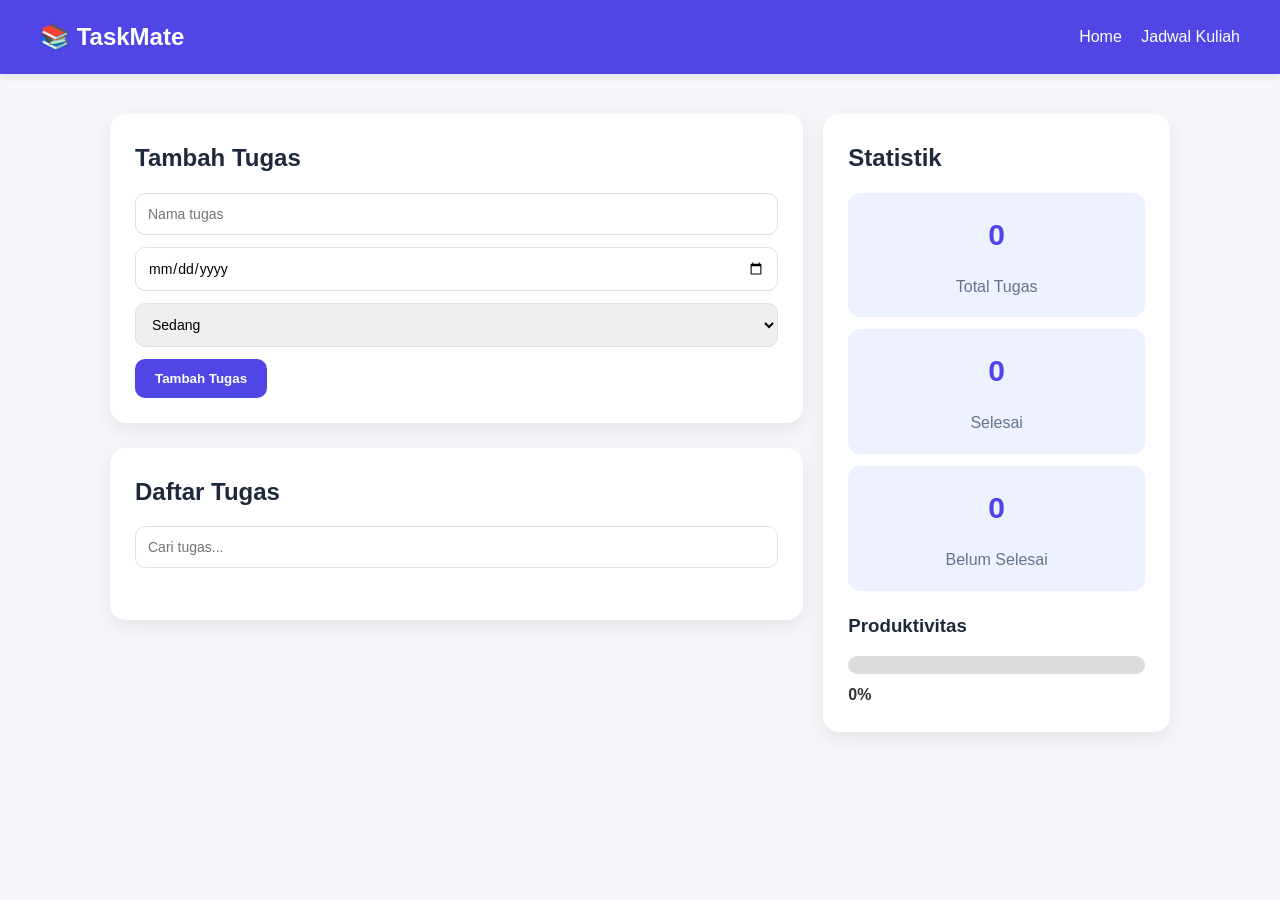
==== dashboard.html @ dfdfa06f "Add files via upload" ====
<!DOCTYPE html>

<html lang="id">
<head>
<meta charset="UTF-8">
<meta name="viewport" content="width=device-width, initial-scale=1.0">
<title>Dashboard TaskMate</title>

<link rel="stylesheet" href="css/style.css">
</head>
<body>

<nav>
    <h2>📚 TaskMate</h2>


<div>
    <a href="index.html">Home</a>
    <a href="schedule.html">Jadwal Kuliah</a>
</div>


</nav>

<div class="container">

<div class="dashboard-grid">

    <div>

        <div class="card">

            <h2>Tambah Tugas</h2>

            <input
            type="text"
            id="taskName"
            placeholder="Nama tugas">

            <input
            type="date"
            id="taskDate">

            <select id="taskPriority">

                <option value="Tinggi">
                    Tinggi
                </option>

                <option value="Sedang" selected>
                    Sedang
                </option>

                <option value="Rendah">
                    Rendah
                </option>

            </select>

            <button onclick="addTask()">
                Tambah Tugas
            </button>

        </div>

        <div class="card" style="margin-top:25px;">

            <h2>Daftar Tugas</h2>

            <input
            type="text"
            id="searchTask"
            placeholder="Cari tugas..."
            onkeyup="renderTasks()">

            <ul id="taskList"></ul>

        </div>

    </div>

    <div>

       <div class="card">

    <h2>Statistik</h2>

        <div class="stats">

            <div class="stat-box">
                <h3 id="totalTask">0</h3>
                <p>Total Tugas</p>
            </div>

            <div class="stat-box">
                <h3 id="completedTask">0</h3>
                <p>Selesai</p>
            </div>

            <div class="stat-box">
                <h3 id="pendingTask">0</h3>
                <p>Belum Selesai</p>
            </div>

        </div>

        <div class="progress-section">

            <h3>Produktivitas</h3>

            <div class="progress">
                <div id="progressBar"></div>
            </div>

            <p id="progressText">0%</p>

        </div>

    </div>
    </div>

</div>


</div>

<script src="js/app.js"></script>

</body>
</html>
---- css/style.css ----
/* =========================
RESET
========================= */
*{
    margin:0;
    padding:0;
    box-sizing:border-box;
    font-family:'Segoe UI',sans-serif;
}

body{
    background:#f5f7fa;
    color:#333;
    line-height:1.6;
}

/* =========================
NAVBAR
========================= */
nav{
    background:#4f46e5;
    color:#fff;
    padding:18px 40px;
    display:flex;
    justify-content:space-between;
    align-items:center;
    box-shadow:0 2px 8px rgba(0,0,0,.1);
}

nav h2{
    font-size:24px;
}

nav a{
    color:white;
    text-decoration:none;
    margin-left:15px;
}

nav a:hover{
    opacity:.9;
}

/* =========================
CONTAINER
========================= */
.container{
    max-width:1100px;
    margin:40px auto;
    padding:0 20px;
}

/* =========================
CARD
========================= */
.card{
    background:white;
    border-radius:16px;
    padding:25px;
    box-shadow:0 6px 18px rgba(0,0,0,.08);
    margin-bottom:25px;
}

.card h2,
.card h3{
    color:#1e293b;
    margin-bottom:15px;
}

/* =========================
HOME PAGE
========================= */
.hero{
    padding:90px 20px;
    text-align:center;
}

.hero h1{
    font-size:48px;
    margin-bottom:20px;
    color:#1e293b;
}

.hero p{
    max-width:700px;
    margin:auto;
    margin-bottom:25px;
    color:#64748b;
}

.button-group{
    display:flex;
    flex-direction:column;
    align-items:center;
    gap:20px;
}

.btn{
    background:#4f46e5;
    color:white;
    text-decoration:none;
    padding:14px 28px;
    border-radius:10px;
    font-weight:600;
}

.btn:hover{
    opacity:.9;
}

/* =========================
SURVEY PAGE
========================= */

.survey-card{
    text-align:center;
    padding:40px;
}

.survey-card h2{
    font-size:36px;
    margin-bottom:25px;
}

.survey-text{
    max-width:700px;
    margin:0 auto 20px;
    text-align:center;
    color:#64748b;
    line-height:1.9;
    font-size:16px;
}

.survey-card .btn{
    display:inline-block;
    margin-top:15px;
}

.card ul{
    list-style:none;
}

.card ul li{
    background:#f8fafc;
    border:1px solid #e2e8f0;
    border-radius:10px;
    padding:15px;
    margin-bottom:12px;
}

.features{
    max-width:1100px;
    margin:auto;
    padding:40px 20px 60px;
    display:grid;
    grid-template-columns:repeat(auto-fit,minmax(280px,1fr));
    gap:25px;
}

/* =========================
FORM
========================= */
input,
select{
    width:100%;
    padding:12px;
    border:1px solid #dbe2ea;
    border-radius:10px;
    font-size:14px;
    margin-bottom:12px;
}

input:focus,
select:focus{
    border-color:#4f46e5;
    outline:none;
}

button{
    background:#4f46e5;
    color:white;
    border:none;
    border-radius:10px;
    padding:12px 20px;
    cursor:pointer;
    font-weight:600;
}

button:hover{
    background:#4338ca;
}

/* =========================
DASHBOARD
========================= */
.dashboard-grid{
    display:grid;
    grid-template-columns:2fr 1fr;
    gap:20px;
}

.stats{
    display:grid;
    gap:12px;
}

.stat-box{
    background:#eef2ff;
    border-radius:12px;
    padding:18px;
    text-align:center;
}

.stat-box h3{
    font-size:30px;
    color:#4f46e5;
}

.stat-box p{
    color:#64748b;
}

.progress-section{
    margin-top:20px;
}

.progress{
    width:100%;
    height:18px;
    background:#ddd;
    border-radius:20px;
    overflow:hidden;
}

#progressBar{
    width:0%;
    height:100%;
    background:#4f46e5;
    transition:.3s;
}

#progressText{
    margin-top:8px;
    font-weight:bold;
}

#taskList{
    margin-top:15px;
    list-style:none;
}

#taskList li{
    background:#f8fafc;
    border:1px solid #e2e8f0;
    border-radius:10px;
    padding:15px;
    margin-bottom:12px;
}

.task-buttons{
    display:flex;
    gap:10px;
    margin-top:10px;
}

.task-buttons button{
    flex:1;
}

.task-completed{
    opacity:.7;
}

.task-completed strong{
    text-decoration:line-through;
}

.priority-high{
    color:#dc2626;
    font-weight:bold;
}

.priority-medium{
    color:#f59e0b;
    font-weight:bold;
}

.priority-low{
    color:#16a34a;
    font-weight:bold;
}

/* =========================
SCHEDULE
========================= */
.form-grid{
    display:grid;
    grid-template-columns:repeat(2,1fr);
    gap:12px;
    margin-bottom:15px;
}

.form-grid input,
.form-grid select{
    margin-bottom:0;
}

.week-subtitle{
    color:#64748b;
    font-size:14px;
    margin-bottom:20px;
}

#weeklySchedule{
    display:grid;
    grid-template-columns:repeat(6,1fr);
    gap:12px;
}

.week-card{
    background:#eef2ff;
    border-radius:12px;
    padding:12px;
    min-height:180px;
}

.week-card h3{
    color:#4f46e5;
    font-size:16px;
    margin-bottom:3px;
}

.week-date{
    font-size:12px;
    color:#64748b;
    margin-bottom:10px;
}

.week-item{
    background:white;
    border-radius:10px;
    padding:10px;
    margin-bottom:8px;
    box-shadow:0 2px 6px rgba(0,0,0,.05);
    font-size:12px;
}

.week-item strong{
    display:block;
    margin-bottom:4px;
    color:#1e293b;
}

.week-item button{
    width:100%;
    padding:6px;
    margin-top:8px;
    font-size:11px;
}

.empty-day{
    color:#94a3b8;
    font-size:12px;
}

.today-card{
    border:2px solid #4f46e5;
    background:#e0e7ff;
}

/* =========================
RESPONSIVE
========================= */
@media(max-width:1200px){

    #weeklySchedule{
        grid-template-columns:repeat(3,1fr);
    }

}

@media(max-width:768px){

    nav{
        padding:15px 20px;
    }

    .hero{
        padding:60px 20px;
    }

    .hero h1{
        font-size:34px;
    }

    .dashboard-grid{
        grid-template-columns:1fr;
    }

    .features{
        grid-template-columns:1fr;
    }

    .form-grid{
        grid-template-columns:1fr;
    }

    #weeklySchedule{
        grid-template-columns:1fr;
    }

    .container{
        padding:0 15px;
    }

}
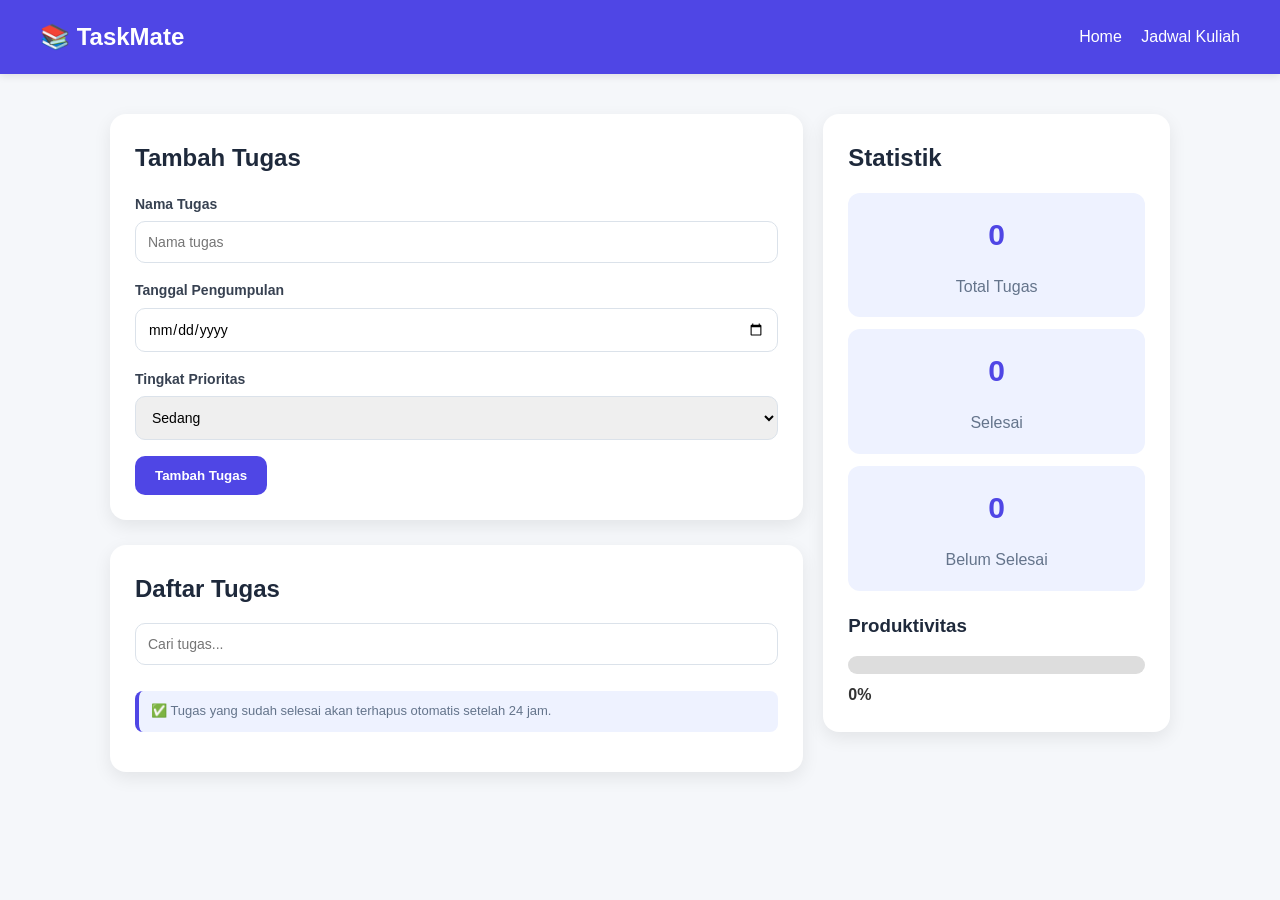
==== commit f82a243b: "Add files via upload" ====
--- a/dashboard.html
+++ b/dashboard.html
@@ -7,6 +7,7 @@
 <title>Dashboard TaskMate</title>
 
 <link rel="stylesheet" href="css/style.css">
+<link rel="stylesheet" href="css/dashboard.css">
 </head>
 <body>
 
@@ -32,29 +33,26 @@
 
             <h2>Tambah Tugas</h2>
 
+
+            <label for="taskName">Nama Tugas</label>
             <input
-            type="text"
-            id="taskName"
-            placeholder="Nama tugas">
+                type="text"
+                maxlength="20"
+                id="taskName"
+                placeholder="Nama tugas">
 
+
+            <label for="taskDate">Tanggal Pengumpulan</label>
             <input
-            type="date"
-            id="taskDate">
+                type="date"
+                id="taskDate">
 
+
+            <label for="taskPriority">Tingkat Prioritas</label>    
             <select id="taskPriority">
-
-                <option value="Tinggi">
-                    Tinggi
-                </option>
-
-                <option value="Sedang" selected>
-                    Sedang
-                </option>
-
-                <option value="Rendah">
-                    Rendah
-                </option>
-
+                <option value="Tinggi">Tinggi</option>
+                <option value="Sedang" selected>Sedang</option>
+                <option value="Rendah">Rendah</option>
             </select>
 
             <button onclick="addTask()">
@@ -72,6 +70,10 @@
             id="searchTask"
             placeholder="Cari tugas..."
             onkeyup="renderTasks()">
+
+            <p class="task-info">
+                ✅ Tugas yang sudah selesai akan terhapus otomatis setelah 24 jam.
+            </p>
 
             <ul id="taskList"></ul>
 
@@ -119,6 +121,8 @@
     </div>
     </div>
 
+    
+
 </div>
 
 
--- a/css/style.css
+++ b/css/style.css
@@ -67,8 +67,20 @@
     margin-bottom:15px;
 }
 
+.card ul{
+    list-style:none;
+}
+
+.card ul li{
+    background:#f8fafc;
+    border:1px solid #e2e8f0;
+    border-radius:10px;
+    padding:15px;
+    margin-bottom:12px;
+}
+
 /* =========================
-HOME PAGE
+HOME
 ========================= */
 .hero{
     padding:90px 20px;
@@ -95,6 +107,18 @@
     gap:20px;
 }
 
+.features{
+    max-width:1100px;
+    margin:auto;
+    padding:40px 20px 60px;
+    display:grid;
+    grid-template-columns:repeat(auto-fit,minmax(280px,1fr));
+    gap:25px;
+}
+
+/* =========================
+BUTTON
+========================= */
 .btn{
     background:#4f46e5;
     color:white;
@@ -108,53 +132,18 @@
     opacity:.9;
 }
 
-/* =========================
-SURVEY PAGE
-========================= */
-
-.survey-card{
-    text-align:center;
-    padding:40px;
+button{
+    background:#4f46e5;
+    color:white;
+    border:none;
+    border-radius:10px;
+    padding:12px 20px;
+    cursor:pointer;
+    font-weight:600;
 }
 
-.survey-card h2{
-    font-size:36px;
-    margin-bottom:25px;
-}
-
-.survey-text{
-    max-width:700px;
-    margin:0 auto 20px;
-    text-align:center;
-    color:#64748b;
-    line-height:1.9;
-    font-size:16px;
-}
-
-.survey-card .btn{
-    display:inline-block;
-    margin-top:15px;
-}
-
-.card ul{
-    list-style:none;
-}
-
-.card ul li{
-    background:#f8fafc;
-    border:1px solid #e2e8f0;
-    border-radius:10px;
-    padding:15px;
-    margin-bottom:12px;
-}
-
-.features{
-    max-width:1100px;
-    margin:auto;
-    padding:40px 20px 60px;
-    display:grid;
-    grid-template-columns:repeat(auto-fit,minmax(280px,1fr));
-    gap:25px;
+button:hover{
+    background:#4338ca;
 }
 
 /* =========================
@@ -176,209 +165,9 @@
     outline:none;
 }
 
-button{
-    background:#4f46e5;
-    color:white;
-    border:none;
-    border-radius:10px;
-    padding:12px 20px;
-    cursor:pointer;
-    font-weight:600;
-}
-
-button:hover{
-    background:#4338ca;
-}
-
-/* =========================
-DASHBOARD
-========================= */
-.dashboard-grid{
-    display:grid;
-    grid-template-columns:2fr 1fr;
-    gap:20px;
-}
-
-.stats{
-    display:grid;
-    gap:12px;
-}
-
-.stat-box{
-    background:#eef2ff;
-    border-radius:12px;
-    padding:18px;
-    text-align:center;
-}
-
-.stat-box h3{
-    font-size:30px;
-    color:#4f46e5;
-}
-
-.stat-box p{
-    color:#64748b;
-}
-
-.progress-section{
-    margin-top:20px;
-}
-
-.progress{
-    width:100%;
-    height:18px;
-    background:#ddd;
-    border-radius:20px;
-    overflow:hidden;
-}
-
-#progressBar{
-    width:0%;
-    height:100%;
-    background:#4f46e5;
-    transition:.3s;
-}
-
-#progressText{
-    margin-top:8px;
-    font-weight:bold;
-}
-
-#taskList{
-    margin-top:15px;
-    list-style:none;
-}
-
-#taskList li{
-    background:#f8fafc;
-    border:1px solid #e2e8f0;
-    border-radius:10px;
-    padding:15px;
-    margin-bottom:12px;
-}
-
-.task-buttons{
-    display:flex;
-    gap:10px;
-    margin-top:10px;
-}
-
-.task-buttons button{
-    flex:1;
-}
-
-.task-completed{
-    opacity:.7;
-}
-
-.task-completed strong{
-    text-decoration:line-through;
-}
-
-.priority-high{
-    color:#dc2626;
-    font-weight:bold;
-}
-
-.priority-medium{
-    color:#f59e0b;
-    font-weight:bold;
-}
-
-.priority-low{
-    color:#16a34a;
-    font-weight:bold;
-}
-
-/* =========================
-SCHEDULE
-========================= */
-.form-grid{
-    display:grid;
-    grid-template-columns:repeat(2,1fr);
-    gap:12px;
-    margin-bottom:15px;
-}
-
-.form-grid input,
-.form-grid select{
-    margin-bottom:0;
-}
-
-.week-subtitle{
-    color:#64748b;
-    font-size:14px;
-    margin-bottom:20px;
-}
-
-#weeklySchedule{
-    display:grid;
-    grid-template-columns:repeat(6,1fr);
-    gap:12px;
-}
-
-.week-card{
-    background:#eef2ff;
-    border-radius:12px;
-    padding:12px;
-    min-height:180px;
-}
-
-.week-card h3{
-    color:#4f46e5;
-    font-size:16px;
-    margin-bottom:3px;
-}
-
-.week-date{
-    font-size:12px;
-    color:#64748b;
-    margin-bottom:10px;
-}
-
-.week-item{
-    background:white;
-    border-radius:10px;
-    padding:10px;
-    margin-bottom:8px;
-    box-shadow:0 2px 6px rgba(0,0,0,.05);
-    font-size:12px;
-}
-
-.week-item strong{
-    display:block;
-    margin-bottom:4px;
-    color:#1e293b;
-}
-
-.week-item button{
-    width:100%;
-    padding:6px;
-    margin-top:8px;
-    font-size:11px;
-}
-
-.empty-day{
-    color:#94a3b8;
-    font-size:12px;
-}
-
-.today-card{
-    border:2px solid #4f46e5;
-    background:#e0e7ff;
-}
-
 /* =========================
 RESPONSIVE
 ========================= */
-@media(max-width:1200px){
-
-    #weeklySchedule{
-        grid-template-columns:repeat(3,1fr);
-    }
-
-}
-
 @media(max-width:768px){
 
     nav{
@@ -393,19 +182,7 @@
         font-size:34px;
     }
 
-    .dashboard-grid{
-        grid-template-columns:1fr;
-    }
-
     .features{
-        grid-template-columns:1fr;
-    }
-
-    .form-grid{
-        grid-template-columns:1fr;
-    }
-
-    #weeklySchedule{
         grid-template-columns:1fr;
     }
 
--- a/css/dashboard.css
+++ b/css/dashboard.css
@@ -0,0 +1,142 @@
+/* =========================
+DASHBOARD
+========================= */
+
+.dashboard-grid{
+    display:grid;
+    grid-template-columns:2fr 1fr;
+    gap:20px;
+}
+
+.stats{
+    display:grid;
+    gap:12px;
+}
+
+.stat-box{
+    background:#eef2ff;
+    border-radius:12px;
+    padding:18px;
+    text-align:center;
+}
+
+.stat-box h3{
+    font-size:30px;
+    color:#4f46e5;
+}
+
+.stat-box p{
+    color:#64748b;
+}
+
+.progress-section{
+    margin-top:20px;
+}
+
+.progress{
+    width:100%;
+    height:18px;
+    background:#ddd;
+    border-radius:20px;
+    overflow:hidden;
+}
+
+#progressBar{
+    width:0%;
+    height:100%;
+    background:#4f46e5;
+    transition:.3s;
+}
+
+#progressText{
+    margin-top:8px;
+    font-weight:bold;
+}
+
+#taskList{
+    margin-top:15px;
+    list-style:none;
+}
+
+#taskList li{
+    background:#f8fafc;
+    border:1px solid #e2e8f0;
+    border-radius:10px;
+    padding:15px;
+    margin-bottom:12px;
+}
+
+.task-buttons{
+    display:flex;
+    gap:10px;
+    margin-top:10px;
+}
+
+.task-buttons button{
+    flex:1;
+}
+
+.task-completed{
+    opacity:.7;
+}
+
+.task-completed strong{
+    text-decoration:line-through;
+}
+
+.priority-high{
+    color:#dc2626;
+    font-weight:bold;
+}
+
+.priority-medium{
+    color:#f59e0b;
+    font-weight:bold;
+}
+
+.priority-low{
+    color:#16a34a;
+    font-weight:bold;
+}
+
+@media(max-width:768px){
+
+    .dashboard-grid{
+        grid-template-columns:1fr;
+    }
+
+}
+
+label{
+    display:block;
+    margin-bottom:6px;
+    font-size:14px;
+    font-weight:600;
+    color:#374151;
+}
+
+input,
+select{
+    width:100%;
+    padding:12px;
+    border:1px solid #dbe2ea;
+    border-radius:10px;
+    font-size:14px;
+    margin-bottom:16px;
+}
+
+input:focus,
+select:focus{
+    border-color:#4f46e5;
+    outline:none;
+}
+
+.task-info{
+    font-size:13px;
+    color:#64748b;
+    margin:10px 0 15px;
+    background:#eef2ff;
+    padding:10px 12px;
+    border-left:4px solid #4f46e5;
+    border-radius:8px;
+}
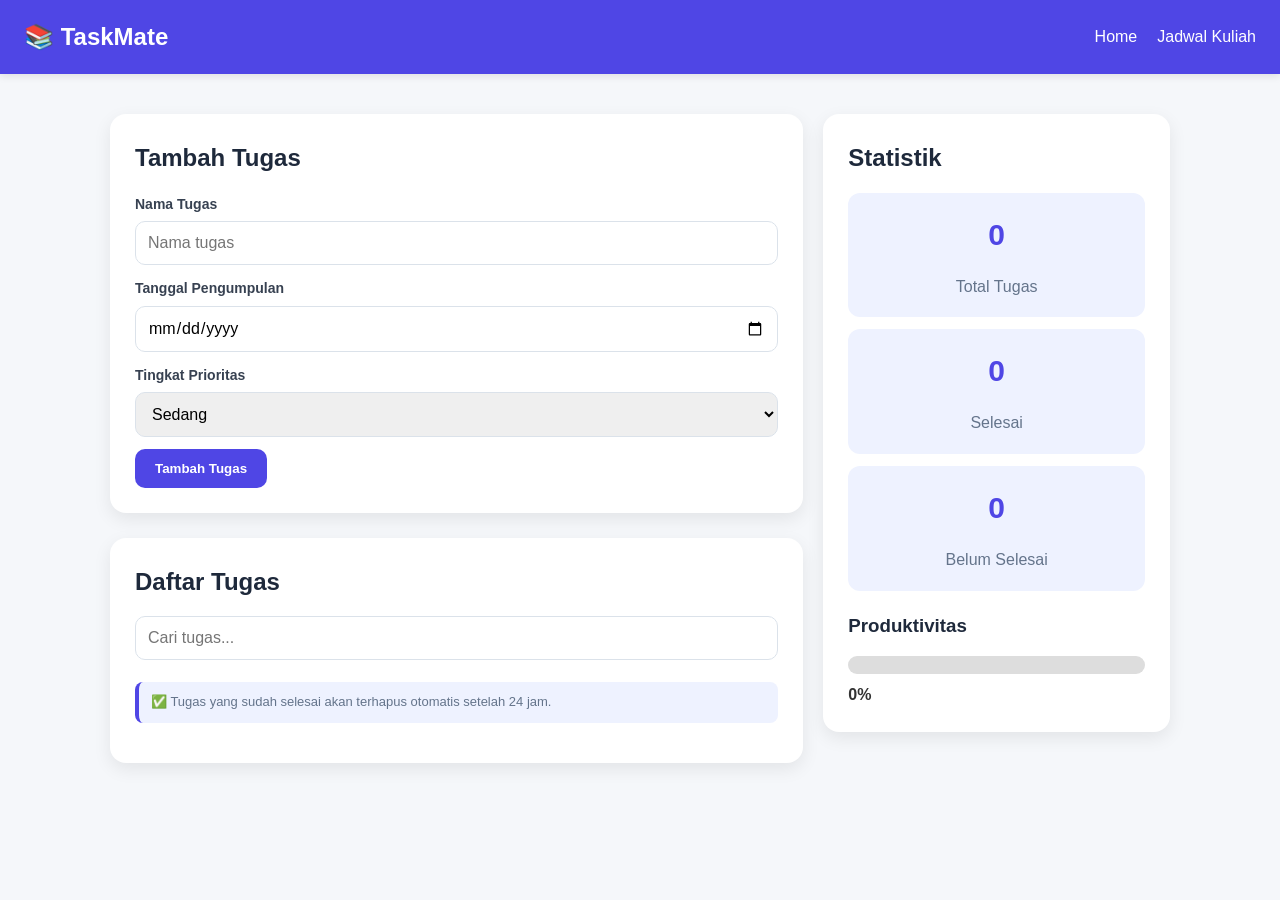
==== commit f70151f5: "Add files via upload" ====
--- a/dashboard.html
+++ b/dashboard.html
@@ -3,7 +3,7 @@
 <html lang="id">
 <head>
 <meta charset="UTF-8">
-<meta name="viewport" content="width=device-width, initial-scale=1.0">
+<meta name="viewport" content="width=device-width, initial-scale=1, viewport-fit=cover">
 <title>Dashboard TaskMate</title>
 
 <link rel="stylesheet" href="css/style.css">
--- a/css/style.css
+++ b/css/style.css
@@ -1,6 +1,7 @@
 /* =========================
 RESET
 ========================= */
+
 *{
     margin:0;
     padding:0;
@@ -8,7 +9,15 @@
     font-family:'Segoe UI',sans-serif;
 }
 
+html{
+    width:100%;
+    overflow-x:hidden;
+    -webkit-text-size-adjust:100%;
+}
+
 body{
+    width:100%;
+    overflow-x:hidden;
     background:#f5f7fa;
     color:#333;
     line-height:1.6;
@@ -17,13 +26,16 @@
 /* =========================
 NAVBAR
 ========================= */
+
 nav{
     background:#4f46e5;
     color:#fff;
-    padding:18px 40px;
+    padding:18px 24px;
     display:flex;
     justify-content:space-between;
     align-items:center;
+    flex-wrap:wrap;
+    gap:12px;
     box-shadow:0 2px 8px rgba(0,0,0,.1);
 }
 
@@ -31,10 +43,16 @@
     font-size:24px;
 }
 
+nav div{
+    display:flex;
+    gap:20px;
+    flex-wrap:wrap;
+}
+
 nav a{
-    color:white;
+    color:#fff;
     text-decoration:none;
-    margin-left:15px;
+    white-space:nowrap;
 }
 
 nav a:hover{
@@ -44,7 +62,9 @@
 /* =========================
 CONTAINER
 ========================= */
+
 .container{
+    width:100%;
     max-width:1100px;
     margin:40px auto;
     padding:0 20px;
@@ -53,12 +73,15 @@
 /* =========================
 CARD
 ========================= */
+
 .card{
-    background:white;
+    width:100%;
+    background:#fff;
     border-radius:16px;
     padding:25px;
+    margin-bottom:25px;
+    overflow:hidden;
     box-shadow:0 6px 18px rgba(0,0,0,.08);
-    margin-bottom:25px;
 }
 
 .card h2,
@@ -82,6 +105,7 @@
 /* =========================
 HOME
 ========================= */
+
 .hero{
     padding:90px 20px;
     text-align:center;
@@ -95,8 +119,7 @@
 
 .hero p{
     max-width:700px;
-    margin:auto;
-    margin-bottom:25px;
+    margin:0 auto 25px;
     color:#64748b;
 }
 
@@ -119,9 +142,11 @@
 /* =========================
 BUTTON
 ========================= */
+
 .btn{
+    display:inline-block;
     background:#4f46e5;
-    color:white;
+    color:#fff;
     text-decoration:none;
     padding:14px 28px;
     border-radius:10px;
@@ -134,12 +159,13 @@
 
 button{
     background:#4f46e5;
-    color:white;
+    color:#fff;
     border:none;
     border-radius:10px;
     padding:12px 20px;
     cursor:pointer;
     font-weight:600;
+    white-space:normal;
 }
 
 button:hover{
@@ -149,29 +175,67 @@
 /* =========================
 FORM
 ========================= */
+
+input,
+select,
+textarea{
+    width:100%;
+    max-width:100%;
+    min-width:0;
+    padding:12px;
+    border:1px solid #dbe2ea;
+    border-radius:10px;
+    font-size:16px;
+    box-sizing:border-box;
+}
+
 input,
 select{
-    width:100%;
-    padding:12px;
-    border:1px solid #dbe2ea;
-    border-radius:10px;
-    font-size:14px;
     margin-bottom:12px;
 }
 
 input:focus,
-select:focus{
+select:focus,
+textarea:focus{
+    outline:none;
     border-color:#4f46e5;
-    outline:none;
+}
+
+/* Input khusus iPhone */
+
+input[type="date"],
+input[type="time"],
+input[type="datetime-local"]{
+    width:100%;
+    max-width:100%;
+    min-width:0;
+    display:block;
+    box-sizing:border-box;
+    appearance:none;
+    -webkit-appearance:none;
+}
+
+img{
+    max-width:100%;
+    height:auto;
+    display:block;
 }
 
 /* =========================
 RESPONSIVE
 ========================= */
-@media(max-width:768px){
+
+@media (max-width:768px){
 
     nav{
         padding:15px 20px;
+        flex-direction:column;
+        align-items:flex-start;
+    }
+
+    nav div{
+        width:100%;
+        gap:15px;
     }
 
     .hero{
@@ -190,4 +254,28 @@
         padding:0 15px;
     }
 
+}
+
+@media (max-width:480px){
+
+    .container{
+        padding:0 12px;
+    }
+
+    .card{
+        padding:18px;
+    }
+
+    .hero h1{
+        font-size:28px;
+    }
+
+}
+
+/* Mencegah Safari iPhone auto zoom */
+
+input,
+select,
+textarea{
+    font-size:16px !important;
 }
--- a/css/dashboard.css
+++ b/css/dashboard.css
@@ -8,9 +8,17 @@
     gap:20px;
 }
 
+.dashboard-grid > *{
+    min-width:0;
+}
+
 .stats{
     display:grid;
     gap:12px;
+}
+
+.stats > *{
+    min-width:0;
 }
 
 .stat-box{
@@ -50,7 +58,7 @@
 
 #progressText{
     margin-top:8px;
-    font-weight:bold;
+    font-weight:600;
 }
 
 #taskList{
@@ -64,6 +72,8 @@
     border-radius:10px;
     padding:15px;
     margin-bottom:12px;
+    overflow-wrap:break-word;
+    word-break:break-word;
 }
 
 .task-buttons{
@@ -86,25 +96,17 @@
 
 .priority-high{
     color:#dc2626;
-    font-weight:bold;
+    font-weight:700;
 }
 
 .priority-medium{
     color:#f59e0b;
-    font-weight:bold;
+    font-weight:700;
 }
 
 .priority-low{
     color:#16a34a;
-    font-weight:bold;
-}
-
-@media(max-width:768px){
-
-    .dashboard-grid{
-        grid-template-columns:1fr;
-    }
-
+    font-weight:700;
 }
 
 label{
@@ -115,28 +117,34 @@
     color:#374151;
 }
 
-input,
-select{
-    width:100%;
-    padding:12px;
-    border:1px solid #dbe2ea;
-    border-radius:10px;
-    font-size:14px;
-    margin-bottom:16px;
+.task-info{
+    margin:10px 0 15px;
+    padding:10px 12px;
+    font-size:13px;
+    color:#64748b;
+    background:#eef2ff;
+    border-left:4px solid #4f46e5;
+    border-radius:8px;
+    overflow-wrap:break-word;
+    word-break:break-word;
 }
 
-input:focus,
-select:focus{
-    border-color:#4f46e5;
-    outline:none;
-}
+/* =========================
+RESPONSIVE
+========================= */
 
-.task-info{
-    font-size:13px;
-    color:#64748b;
-    margin:10px 0 15px;
-    background:#eef2ff;
-    padding:10px 12px;
-    border-left:4px solid #4f46e5;
-    border-radius:8px;
+@media (max-width:768px){
+
+    .dashboard-grid{
+        grid-template-columns:1fr;
+    }
+
+    .task-buttons{
+        flex-direction:column;
+    }
+
+    .task-buttons button{
+        width:100%;
+    }
+
 }
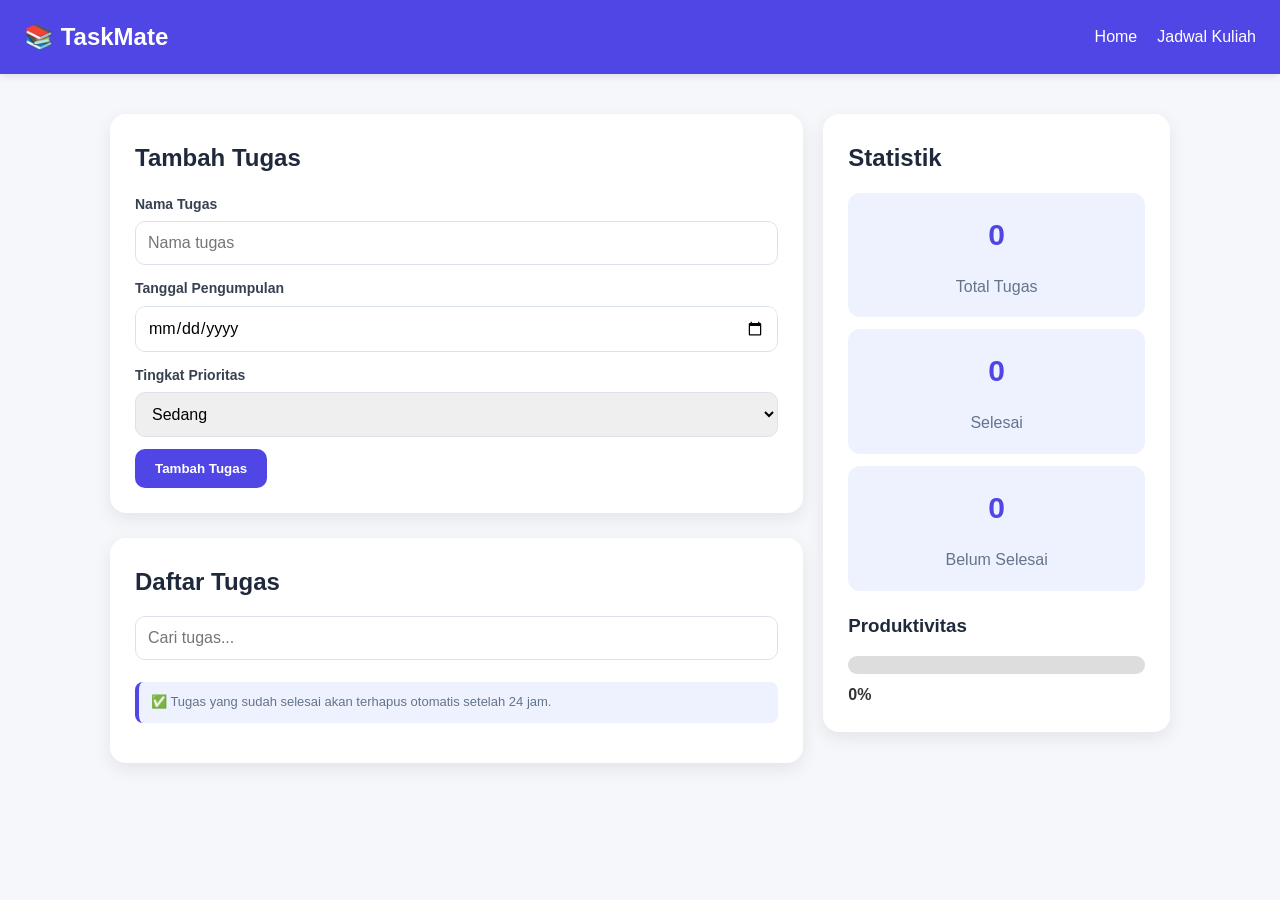
==== commit bc97dc77: "dashboard.html" ====
--- a/dashboard.html
+++ b/dashboard.html
@@ -43,9 +43,12 @@
 
 
             <label for="taskDate">Tanggal Pengumpulan</label>
-            <input
-                type="date"
-                id="taskDate">
+            <div class="date-wrapper">
+                <input
+                    type="date"
+                    id="taskDate"
+                    placeholder="Tanggal Pengumpulan">
+            </div>
 
 
             <label for="taskPriority">Tingkat Prioritas</label>    
--- a/css/dashboard.css
+++ b/css/dashboard.css
@@ -130,6 +130,26 @@
 }
 
 /* =========================
+DATE INPUT
+========================= */
+
+.date-wrapper{
+    width:100%;
+    overflow:hidden;
+    border-radius:10px;
+}
+
+.date-wrapper input{
+    width:100%;
+    max-width:100%;
+    min-width:0;
+    display:block;
+    box-sizing:border-box;
+    -webkit-appearance:none;
+    appearance:none;
+}
+
+/* =========================
 RESPONSIVE
 ========================= */
 
